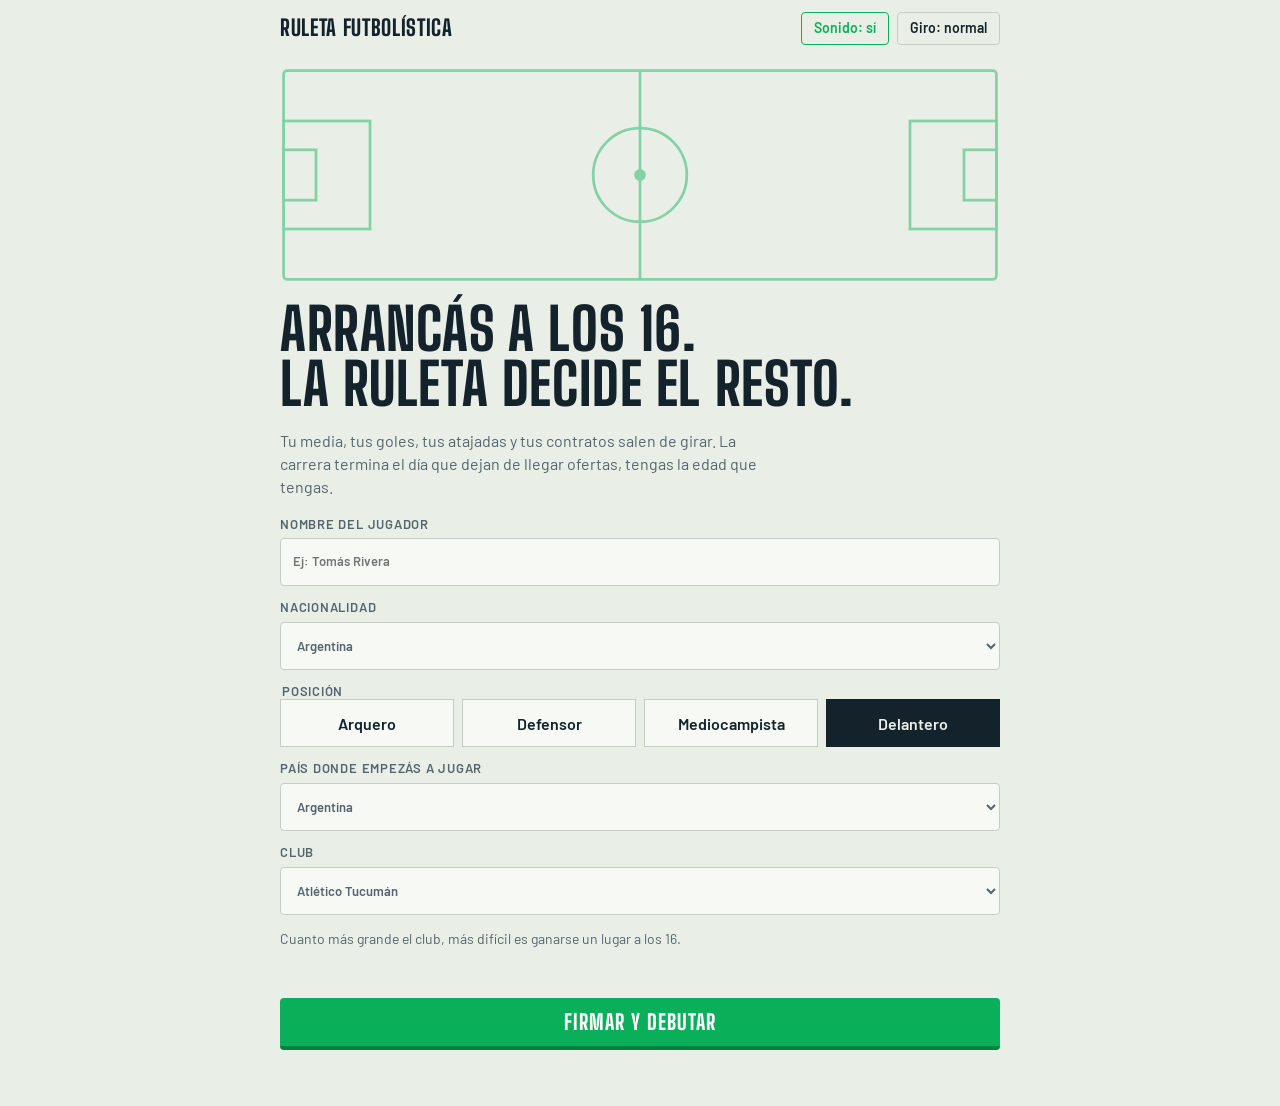
==== index.html @ 3c36e81d "Rename Carrera a la Ruleta.html to index.html" ====
<!doctype html>
<html lang="es">
<head>
<meta charset="utf-8">
<meta name="viewport" content="width=device-width, initial-scale=1, viewport-fit=cover">
<title>Carrera a la Ruleta</title>
<link rel="stylesheet" href="https://fonts.googleapis.com/css2?family=Barlow+Condensed:wght@600;700&family=Barlow:wght@400;600&family=Big+Shoulders+Display:wght@800&family=Playfair+Display:wght@700;900&family=Source+Serif+4:wght@400;600&display=swap">
<link rel="stylesheet" href="styles.css">
</head>
<body>
<div class="wrap">
  <header class="top">
    <h1 class="brand">Ruleta Futbolística</h1>
    <div class="tools">
      <button class="chip" id="t-sound" type="button" aria-pressed="true">Sonido: sí</button>
      <button class="chip" id="t-fast" type="button" aria-pressed="false">Giro: normal</button>
      <button class="chip" id="t-new" type="button" hidden>Nueva carrera</button>
    </div>
  </header>

  <div id="news" class="news-bg" role="dialog" aria-modal="true" aria-labelledby="news-h" hidden>
  <article class="paper">
    <header class="paper-head">
      <p class="paper-name" id="news-paper"></p>
      <p class="paper-date"><span id="news-date"></span><span class="paper-tag" id="news-tag" hidden>Edición extra</span></p>
    </header>
    <h2 class="paper-h" id="news-h"></h2>
    <p class="paper-d" id="news-d"></p>
    <p class="paper-b" id="news-b"></p>
    <p class="paper-fx" id="news-fx" hidden></p>
    <button class="btn" id="news-close" type="button">Cerrar</button>
  </article>
</div>

<div id="confirm" class="confirm" role="alertdialog" aria-labelledby="confirm-msg" hidden>
    <p id="confirm-msg"></p>
    <div class="row"><button class="btn small" id="confirm-yes" type="button">Sí, confirmar</button><button class="btn small ghost" id="confirm-no" type="button">Cancelar</button></div>
  </div>

  <section id="s-create">
    <svg class="pitch" viewBox="0 0 400 120" aria-hidden="true" fill="none" stroke="currentColor" stroke-width="1.5"><rect x="2" y="2" width="396" height="116" rx="2"/><line x1="200" y1="2" x2="200" y2="118"/><circle cx="200" cy="60" r="26"/><circle cx="200" cy="60" r="2.5" fill="currentColor"/><rect x="2" y="30" width="48" height="60"/><rect x="2" y="46" width="18" height="28"/><rect x="350" y="30" width="48" height="60"/><rect x="380" y="46" width="18" height="28"/></svg>
    <h2 class="hero">Arrancás a los 16.<br>La ruleta decide el resto.</h2>
    <p class="lede">Tu media, tus goles, tus atajadas y tus contratos salen de girar. La carrera termina el día que dejan de llegar ofertas, tengas la edad que tengas.</p>
    <form id="f-create" class="form" novalidate>
      <label for="in-name">Nombre del jugador<input id="in-name" type="text" maxlength="24" autocomplete="off" placeholder="Ej: Tomás Rivera"></label>
      <label for="in-nat">Nacionalidad<select id="in-nat"></select></label>
      <fieldset><legend>Posición</legend>
        <div class="seg">
          <label class="opt"><input type="radio" name="pos" value="POR"><span>Arquero</span></label>
          <label class="opt"><input type="radio" name="pos" value="DEF"><span>Defensor</span></label>
          <label class="opt"><input type="radio" name="pos" value="MED"><span>Mediocampista</span></label>
          <label class="opt"><input type="radio" name="pos" value="DEL" checked><span>Delantero</span></label>
        </div>
      </fieldset>
      <label for="in-country">País donde empezás a jugar<select id="in-country"></select></label>
      <label for="in-club">Club<select id="in-club"></select></label>
      <p class="note">Cuanto más grande el club, más difícil es ganarse un lugar a los 16.</p>
      <p class="err" id="err" role="alert"></p>
      <button class="btn" type="submit">Firmar y debutar</button>
    </form>
  </section>

  <section id="s-game" hidden>
    <div class="player">
      <div><h2 id="p-name"></h2><p class="sub" id="p-sub"></p></div>
      <dl class="pl-stats">
        <div><dt>Edad</dt><dd id="p-age"></dd></div>
        <div><dt>Media</dt><dd id="p-ovr" class="big"></dd></div>
      </dl>
    </div>
    <p class="club-line" id="p-club"></p>
    <p class="note" id="p-extra"></p>

    <div class="stage">
      <p class="eyebrow" id="st-eyebrow"></p>
      <h3 id="st-title"></h3>
      <p class="hint" id="st-hint"></p>
      <div class="wheel-wrap" id="wheel-wrap"><div class="pointer"></div><canvas id="wheel" role="img" aria-label="Ruleta"></canvas></div>
      <div id="offers" hidden></div>
      <div class="mini-wrap" id="mini-wrap" hidden>
        <canvas id="mini" role="img" aria-label="Minijuego del partido clave"></canvas>
        <div class="mini-ui" id="mini-ui" hidden><button class="btn small ghost" type="button" data-z="0">Izquierda</button><button class="btn small ghost" type="button" data-z="1">Centro</button><button class="btn small ghost" type="button" data-z="2">Derecha</button></div>
      </div>
      <p class="result" id="result" aria-live="polite"></p>
      <div class="ntbox" id="nt-box" hidden><p class="eyebrow" id="nt-title"></p><ol class="ntlog" id="nt-log"></ol></div>
      <div class="actions"><button class="btn" id="b-main" type="button"></button><button class="btn ghost" id="b-retry" type="button" hidden>Girar de nuevo</button><button class="btn ghost" id="b-retire" type="button">Retirarme</button></div>
      <p class="note" id="rs-note"></p>
    </div>

    <dl class="totals" id="totals"></dl>
    <div id="vit" class="vitwrap" hidden><h3 class="sec">Vitrina</h3><ul class="vit" id="vit-list"></ul></div>
    <h3 class="sec">Historial</h3>
    <div class="tablewrap"><table id="hist"></table></div>
  </section>

  <section id="s-end" hidden>
    <p class="eyebrow">Fin de carrera</p>
    <h2 class="hero" id="e-title"></h2>
    <p class="lede" id="e-reason"></p>
    <p class="verdict" id="e-verdict"></p>
    <dl class="totals" id="e-totals"></dl>
    <div id="e-vitwrap" class="vitwrap" hidden><h3 class="sec">Vitrina</h3><ul class="vit" id="e-vit"></ul></div>
    <div class="tablewrap"><table id="e-hist"></table></div>
    <div class="actions" style="justify-content:flex-start"><button class="btn" id="e-copy" type="button">Copiar resumen</button><button class="btn ghost" id="e-new" type="button">Nueva carrera</button></div>
    <textarea id="e-text" readonly rows="8" hidden aria-label="Resumen de la carrera"></textarea>
  </section>
</div>
<script src="game.js"></script>
</body>
</html>
---- styles.css ----
:root {
  color-scheme: light;

  --bg: #e9eee6;
  --surface: #f7f9f4;
  --ink: #14222c;
  --muted: #54656f;
  --line: #c5cec3;
  --accent: #0aaf5a;
  --accent-ink: #ffffff;
  --gold: #d99a14;
  --on-gold: #14222c;
  --paper: #f4ecd8;
  --paper-ink: #2a2118;
  --paper-rule: #8a7a5c;
  --paper-red: #b8341f;
  --news-scrim: rgba(20, 34, 44, 0.65);
  --red: #b8341f;
  --btn-edge: rgba(0, 0, 0, 0.28);
  --slice-1: #1d7a4a;
  --slice-1-text: #ffffff;
  --slice-2: #1f4e79;
  --slice-2-text: #ffffff;
  --slice-3: #b9391f;
  --slice-3-text: #ffffff;
  --slice-4: #e3a82a;
  --slice-4-text: #14222c;
  --pitch: #1d7a4a;
  --kit-me: #e3a82a;
  --kit-rival: #10202b;
  --kit-keeper: #d2573b;
}

@media (prefers-color-scheme: dark) {
  :root {
    color-scheme: dark;

    /* Interfaz */
    --bg: #0e1a22;
    --surface: #162630;
    --ink: #e9efe7;
    --muted: #93a5b0;
    --line: #2a3d49;
    --accent: #06a352;
    --accent-ink: #0e1a22;
    --gold: #f0cf3a;
    --on-gold: #14222c;

    /* Diario de noticias (pop-up) */
    --paper: #d9cfb6;
    --paper-ink: #1d1710;
    --paper-rule: #6e6249;
    --paper-red: #9c2a17;
    --news-scrim: rgba(0, 0, 0, 0.75);
    --red: #ef6a55;
    --btn-edge: rgba(0, 0, 0, 0.28);

    /* Ruleta */
    --slice-1: #1f8a5a;
    --slice-1-text: #ffffff;
    --slice-2: #3b74a8;
    --slice-2-text: #ffffff;
    --slice-3: #c9452a;
    --slice-3-text: #ffffff;
    --slice-4: #f0cf3a;
    --slice-4-text: #0e1a22;

    /* Minijuego */
    --pitch: #1f8a5a;
    --kit-me: #f0cf3a;
    --kit-rival: #10202b;
    --kit-keeper: #d2573b;
  }
}

/* =====================================================================
   3. TIPOGRAFÍAS
   Cada variable es una familia de letra con sus alternativas por si la
   primera no carga.
   ===================================================================== */
:root {
  /* Títulos grandes y botones (letra condensada, siempre en mayúsculas). */
  --f-display: 'Big Shoulders Display', 'Barlow Condensed', Impact, sans-serif;

  /* Texto corrido: descripciones, etiquetas, ayudas. */
  --f-body: 'Barlow', system-ui, -apple-system, 'Segoe UI', sans-serif;

  /* Números y datos: media, edad, tablas, marcadores. */
  --f-num: 'Barlow Condensed', 'Arial Narrow', sans-serif;
}

/* =====================================================================
   4. BASE
   Reglas que afectan a toda la página.
   ===================================================================== */

/* Evita que los elementos con atributo hidden aparezcan igual. */
[hidden] {
  display: none !important;
}

/* El ancho de un elemento incluye su borde y su relleno. */
* {
  box-sizing: border-box;
}

img {
  max-width: 100%;
}

/* Página entera: fondo, color de texto, letra y márgenes laterales. */
body {
  margin: 0;
  background: var(--bg);
  color: var(--ink);
  font: 400 16px/1.45 var(--f-body);
  padding-block: 12px 56px;
  padding-left: max(16px, env(safe-area-inset-left, 0px));
  padding-right: max(16px, env(safe-area-inset-right, 0px));
}

/* Columna central: todo el juego vive acá. Ancho máximo y separación vertical. */
.wrap {
  max-width: 720px;
  margin: 0 auto;
  display: flex;
  flex-direction: column;
  gap: 22px;
}

/* Cada pantalla (crear jugador / jugar / fin) es una <section>. */
.wrap > section {
  display: flex;
  flex-direction: column;
  gap: 18px;
  min-width: 0;
}

/* Quita los márgenes que el navegador pone por defecto. */
h1,
h2,
h3,
h4,
p,
dl,
dd {
  margin: 0;
}

button,
input,
select,
textarea {
  font: inherit;
  color: inherit;
}

/* Contorno dorado al navegar con teclado. */
:focus-visible {
  outline: 3px solid var(--gold);
  outline-offset: 2px;
}

/* =====================================================================
   5. CABECERA
   Franja de arriba: nombre del juego a la izquierda y los botones chicos
   (Sonido, Giro, Nueva carrera) a la derecha.
   ===================================================================== */

/* Contenedor de la cabecera. */
.top {
  display: flex;
  justify-content: space-between;
  align-items: center;
  gap: 10px;
  flex-wrap: wrap;
}

/* Nombre del juego ("Carrera a la Ruleta"). */
.brand {
  font: 800 22px/1 var(--f-display);
  text-transform: uppercase;
  letter-spacing: 0.03em;
}

/* Grupo de botones chicos. */
.tools {
  display: flex;
  gap: 8px;
  flex-wrap: wrap;
}

/* Botón chico de la cabecera (Sonido, Giro, Nueva carrera). */
.chip {
  padding: 7px 12px;
  border: 1.5px solid var(--line);
  background: transparent;
  cursor: pointer;
  font: 600 14px/1.2 var(--f-body);
  border-radius: 4px;
}

/* Botón chico cuando está activado (Sonido: sí). */
.chip[aria-pressed='true'] {
  border-color: var(--accent);
  color: var(--accent);
}

/* Aviso de confirmación ("¿Retirarte ahora?"). Aparece debajo de la cabecera. */
.confirm {
  border: 2px solid var(--red);
  background: var(--surface);
  padding: 12px 14px;
  display: grid;
  gap: 10px;
}

/* Fila con los dos botones del aviso (Sí / Cancelar). */
.row {
  display: flex;
  gap: 10px;
  flex-wrap: wrap;
}

/* =====================================================================
   6. TÍTULOS
   Todos los títulos del juego en un solo lugar, del más grande al más chico.
   ===================================================================== */

/* Título grande de la pantalla de inicio ("Arrancás a los 16..."). */
.hero {
  font: 800 clamp(34px, 9.5vw, 58px) / 0.95 var(--f-display);
  text-transform: uppercase;
  letter-spacing: 0.01em;
  text-wrap: balance;
}

/* Título del paso actual, dentro de la tarjeta de la ruleta
   ("Ruleta de minutos", "Partido con la selección"). */
.stage h3 {
  font: 800 clamp(26px, 7.5vw, 34px) / 1 var(--f-display);
  text-transform: uppercase;
  text-wrap: balance;
}

/* Nombre del jugador en la barra de arriba. */
.player h2 {
  font: 800 clamp(28px, 8vw, 40px) / 1 var(--f-display);
  text-transform: uppercase;
  overflow-wrap: anywhere;
}

/* Veredicto de la pantalla final ("Leyenda del fútbol"). */
.verdict {
  font: 800 clamp(24px, 7vw, 32px) / 1.05 var(--f-display);
  text-transform: uppercase;
  color: var(--accent);
  text-wrap: balance;
}

/* Nombre del club en cada tarjeta de oferta o elección. */
.offer h4 {
  font: 800 24px/1.05 var(--f-display);
  text-transform: uppercase;
}

/* Títulos de sección chicos ("Vitrina", "Historial"). */
.sec {
  font: 800 22px/1 var(--f-display);
  text-transform: uppercase;
  letter-spacing: 0.03em;
}

/* =====================================================================
   7. DESCRIPCIONES Y TEXTOS
   Textos secundarios, ayudas, etiquetas y avisos.
   ===================================================================== */

/* Etiqueta chica de arriba ("Temporada 3 · 2028/29", "Fin de carrera"). */
.eyebrow {
  font: 700 13px/1 var(--f-num);
  letter-spacing: 0.14em;
  text-transform: uppercase;
  color: var(--muted);
}

/* Descripción debajo del título de inicio. */
.lede {
  color: var(--muted);
  max-width: 56ch;
}

/* Descripción debajo del título de la ruleta ("Tu media de 70 frente a..."). */
.hint {
  color: var(--muted);
  max-width: 44ch;
}

/* Nota chica ("Segunda oportunidad: 1 disponible", ayuda del formulario). */
.note {
  font-size: 14px;
  color: var(--muted);
}

/* Mensaje de error del formulario ("Ponele un nombre a tu jugador"). */
.err {
  color: var(--red);
  min-height: 1.3em;
  font-weight: 600;
}

/* Etiquetas del formulario ("Nombre del jugador", "Posición"). */
label,
legend {
  font: 600 13px/1.2 var(--f-body);
  letter-spacing: 0.06em;
  text-transform: uppercase;
  color: var(--muted);
}

/* Subtítulo del jugador ("Argentina · Delantero · Potencial: Crack"). */
.player .sub {
  color: var(--muted);
  font-size: 15px;
}

/* Línea del club ("River Plate · Argentina · contrato 2 años..."). */
.club-line {
  font: 600 16px/1.35 var(--f-body);
}

/* La parte secundaria de esa línea (país, contrato). */
.club-line span {
  color: var(--muted);
  font-weight: 400;
}

/* Línea de confianza del DT, resistencia y habilidades (tiene saltos de línea). */
#p-extra {
  white-space: pre-line;
}

/* Descripción dentro de las tarjetas de oferta/elección. */
.offer p {
  color: var(--muted);
  font-size: 15px;
}

/* Nombre de cada dato ("Edad", "Media", "Contrato", "Sueldo"). */
dt {
  font: 600 12px/1.2 var(--f-body);
  letter-spacing: 0.08em;
  text-transform: uppercase;
  color: var(--muted);
}

/* Valor de cada dato (el número). */
dd {
  font: 700 26px/1.1 var(--f-num);
  font-variant-numeric: tabular-nums;
}

/* =====================================================================
   8. BOTONES
   El botón grande verde, y sus variantes.
   ===================================================================== */

/* Botón principal (Girar la ruleta, Siguiente, Firmar y debutar). */
.btn {
  min-height: 52px;
  padding: 12px 26px;
  border: 0;
  border-bottom: 4px solid var(--btn-edge);
  border-radius: 4px;
  background: var(--accent);
  color: var(--accent-ink);
  cursor: pointer;
  font: 800 21px/1 var(--f-display);
  letter-spacing: 0.05em;
  text-transform: uppercase;
}

/* Efecto de "hundido" al apretarlo. */
.btn:active {
  transform: translateY(2px);
  border-bottom-width: 2px;
}

/* Botón desactivado (mientras gira la ruleta). */
.btn:disabled {
  opacity: 0.5;
  cursor: default;
}

/* Variante sin relleno (Girar de nuevo, Retirarme, Cancelar). */
.btn.ghost {
  background: transparent;
  color: var(--ink);
  border: 1.5px solid var(--line);
  border-bottom-width: 1.5px;
}

/* Variante más chica (Firmar, Entrenar, Elegir, Izquierda/Centro/Derecha). */
.btn.small {
  min-height: 44px;
  padding: 9px 18px;
  font-size: 18px;
}

/* Fila de botones debajo de la ruleta. */
.actions {
  display: flex;
  gap: 10px;
  flex-wrap: wrap;
  justify-content: center;
  width: 100%;
}

/* =====================================================================
   9. FORMULARIO
   Pantalla de crear jugador.
   ===================================================================== */

/* Dibujo de la cancha de la pantalla de inicio. */
.pitch {
  width: 100%;
  height: auto;
  color: var(--accent);
  opacity: 0.45;
  display: block;
}

/* Contenedor del formulario. */
.form {
  display: grid;
  gap: 14px;
}

/* Cada campo: etiqueta arriba y campo abajo. */
.form label {
  display: grid;
  gap: 6px;
}

/* Campo de texto y listas desplegables (nombre, nacionalidad, país, club). */
input[type='text'],
select {
  padding: 12px;
  min-height: 48px;
  width: 100%;
  border: 1.5px solid var(--line);
  background: var(--surface);
  border-radius: 4px;
}

/* Grupo de la posición (se quita el borde que trae el navegador). */
fieldset {
  border: 0;
  padding: 0;
  margin: 0;
  display: grid;
  gap: 8px;
  min-width: 0;
}

/* Cuadrícula con las 4 posiciones. */
.seg {
  display: grid;
  grid-template-columns: repeat(auto-fit, minmax(130px, 1fr));
  gap: 8px;
}

/* Cada opción de posición (el círculo real está oculto, se ve el recuadro). */
.form .opt {
  position: relative;
  display: block;
}

.opt input {
  position: absolute;
  opacity: 0;
  inset: 0;
  width: 100%;
  height: 100%;
  margin: 0;
  cursor: pointer;
}

/* Recuadro visible de la opción (sin elegir). */
.opt span {
  display: flex;
  align-items: center;
  justify-content: center;
  min-height: 48px;
  padding: 10px;
  border: 1.5px solid var(--line);
  background: var(--surface);
  font: 600 16px/1.1 var(--f-body);
  letter-spacing: 0;
  text-transform: none;
  color: var(--ink);
}

/* Recuadro de la opción elegida. */
.opt input:checked + span {
  background: var(--ink);
  color: var(--bg);
  border-color: var(--ink);
}

/* Contorno al navegar con teclado. */
.opt input:focus-visible + span {
  outline: 3px solid var(--gold);
  outline-offset: 2px;
}

/* =====================================================================
   10. JUGADOR EN CARRERA
   Barra de arriba con nombre, edad y media.
   ===================================================================== */

/* Barra completa: nombre a la izquierda, números a la derecha. */
.player {
  display: grid;
  grid-template-columns: minmax(0, 1fr) auto;
  gap: 6px 16px;
  align-items: end;
  padding-bottom: 12px;
  border-bottom: 2px solid var(--ink);
}

/* Grupo de números (Edad y Media). */
.pl-stats {
  display: flex;
  gap: 18px;
}

/* Número grande de la media. */
.pl-stats .big {
  font-size: 54px;
  line-height: 0.9;
  color: var(--accent);
}

/* =====================================================================
   11. RULETA
   La tarjeta central: título, ruleta, resultado y botones.
   ===================================================================== */

/* Tarjeta que contiene todo el paso actual. */
.stage {
  background: var(--surface);
  border: 1.5px solid var(--line);
  padding: 20px 16px;
  display: flex;
  flex-direction: column;
  align-items: center;
  gap: 12px;
  text-align: center;
  min-width: 0;
}

/* Caja cuadrada donde se dibuja la ruleta (define su tamaño máximo). */
.wheel-wrap {
  position: relative;
  width: min(100%, 360px);
  aspect-ratio: 1;
  margin: 8px 0 4px;
}

/* El dibujo de la ruleta (los colores de las porciones están en la sección 1). */
#wheel {
  width: 100%;
  height: 100%;
  display: block;
}

/* Flecha dorada de arriba que marca el resultado. */
.pointer {
  position: absolute;
  top: -8px;
  left: 50%;
  transform: translateX(-50%);
  z-index: 2;
  width: 0;
  height: 0;
  border-left: 13px solid transparent;
  border-right: 13px solid transparent;
  border-top: 28px solid var(--gold);
  filter: drop-shadow(0 2px 0 var(--ink));
}

/* Resultado grande debajo de la ruleta ("Titular: 32 partidos"). */
.result {
  font: 800 clamp(26px, 8vw, 34px) / 1.05 var(--f-display);
  text-transform: uppercase;
  min-height: 1.1em;
  color: var(--accent);
  text-wrap: balance;
}

/* Resultado cuando el texto es largo (partidos, eventos): letra más chica. */
.result.long {
  font: 600 18px/1.35 var(--f-body);
  text-transform: none;
  letter-spacing: 0;
  max-width: 40ch;
}

/* =====================================================================
   12. ELECCIONES Y OFERTAS
   Tarjetas donde elegís algo: ofertas de contrato, eventos, entrenamiento.
   ===================================================================== */

/* Lista de tarjetas. */
#offers {
  display: grid;
  gap: 10px;
  width: 100%;
}

/* Cada tarjeta. */
.offer {
  display: grid;
  gap: 10px;
  text-align: left;
  border: 1.5px solid var(--line);
  background: var(--bg);
  padding: 14px;
}

/* Datos de la oferta (Contrato, Sueldo, Rol esperado). */
.offer dl {
  display: flex;
  gap: 18px;
  flex-wrap: wrap;
}

.offer dd {
  font-size: 22px;
}

/* Etiqueta dorada ("Renovación") y número de nivel en entrenamiento. */
.tag {
  margin-left: 8px;
  padding: 2px 6px;
  background: var(--gold);
  color: var(--on-gold);
  font: 700 11px/1.4 var(--f-num);
  letter-spacing: 0.1em;
  text-transform: uppercase;
  vertical-align: middle;
}

/* =====================================================================
   13. REGISTRO DE PARTIDOS
   Lista de partidos jugados en copas y selección, debajo de la ruleta.
   ===================================================================== */

/* Contenedor (título + lista). */
.ntbox {
  width: 100%;
  display: grid;
  gap: 8px;
  text-align: left;
}

/* Lista de partidos. */
.ntlog {
  list-style: none;
  margin: 0;
  padding: 0;
  display: grid;
  border-top: 2px solid var(--ink);
}

/* Cada partido: etapa, rival y marcador. */
.ntlog li {
  display: grid;
  grid-template-columns: minmax(0, 1.2fr) minmax(0, 1fr) auto;
  gap: 2px 10px;
  align-items: baseline;
  padding: 8px 0 8px 10px;
  border-bottom: 1px solid var(--line);
  border-left: 5px solid var(--line);
  font: 600 16px/1.25 var(--f-num);
}

/* Franja de color a la izquierda según el resultado:
   V = victoria (verde), D = derrota (rojo), E = empate (dorado). */
.ntlog li.V {
  border-left-color: var(--accent);
}

.ntlog li.D {
  border-left-color: var(--red);
}

.ntlog li.E {
  border-left-color: var(--gold);
}

/* Etapa del partido ("Cuartos de final"). */
.ntlog span {
  color: var(--muted);
  font: 400 13px/1.25 var(--f-body);
}

/* Marcador ("2-1"). */
.ntlog em {
  font-style: normal;
  font-variant-numeric: tabular-nums;
  text-align: right;
}

/* Tu aporte en el partido ("1 gol", "valla invicta"). */
.ntlog small {
  grid-column: 1 / -1;
  color: var(--muted);
  font: 400 13px/1.25 var(--f-body);
}

/* En pantallas angostas la etapa pasa a su propia línea. */
@media (max-width: 420px) {
  .ntlog li {
    grid-template-columns: 1fr auto;
  }

  .ntlog span {
    grid-column: 1 / -1;
  }
}

/* =====================================================================
   14. MINIJUEGO
   Tiro libre, penal y partido clave. Los colores de la cancha y los
   muñequitos están en las secciones 1 y 2 (--pitch y --kit-*).
   ===================================================================== */

/* Contenedor del minijuego. */
.mini-wrap {
  display: grid;
  gap: 10px;
  width: min(100%, 380px);
  justify-items: center;
}

/* Cancha (se dibuja por código; acá solo el marco y el tamaño). */
#mini {
  width: 100%;
  aspect-ratio: 1 / 1.15;
  display: block;
  border: 1.5px solid var(--line);
  touch-action: none;
  cursor: crosshair;
}

/* Botones del arquero (Izquierda / Centro / Derecha). */
.mini-ui {
  display: flex;
  gap: 8px;
  justify-content: center;
  flex-wrap: wrap;
  width: 100%;
}

/* =====================================================================
   15. VITRINA
   Lista de títulos ganados.
   ===================================================================== */

.vitwrap {
  display: grid;
  gap: 10px;
  min-width: 0;
}

.vit {
  list-style: none;
  padding: 0;
  margin: 0;
  display: grid;
  gap: 0;
}

/* Cada título: nombre, cantidad y años. */
.vit li {
  display: flex;
  flex-wrap: wrap;
  gap: 2px 10px;
  align-items: baseline;
  border-top: 1px solid var(--line);
  padding: 9px 0;
  font: 700 20px/1.2 var(--f-num);
}

/* Cantidad de veces ("×3"). */
.vit .x {
  color: var(--accent);
}

/* Años en que se ganó. */
.vit span {
  color: var(--muted);
  font: 400 14px/1.3 var(--f-body);
}

/* =====================================================================
   16. TOTALES E HISTORIAL
   ===================================================================== */

/* Cuadrícula de totales (Partidos, Goles, Títulos, Ganancias). */
.totals {
  display: grid;
  grid-template-columns: repeat(auto-fit, minmax(104px, 1fr));
  gap: 12px 14px;
}

/* Contenedor de la tabla (permite deslizarla de costado en el celular). */
.tablewrap {
  overflow-x: auto;
  border-top: 2px solid var(--ink);
}

table {
  border-collapse: collapse;
  width: 100%;
  min-width: 560px;
  font: 600 16px/1.3 var(--f-num);
  font-variant-numeric: tabular-nums;
}

/* Encabezado de columnas. */
th {
  font: 600 12px/1.2 var(--f-body);
  letter-spacing: 0.08em;
  text-transform: uppercase;
  color: var(--muted);
  text-align: left;
  padding: 10px 10px 8px 0;
}

/* Celdas. */
td {
  padding: 9px 10px 9px 0;
  border-top: 1px solid var(--line);
}

/* Columnas numéricas alineadas a la derecha. */
td.n,
th.n {
  text-align: right;
}

/* Media que sube / baja en el historial. */
.up {
  color: var(--accent);
}

.down {
  color: var(--red);
}

/* =====================================================================
   17. FIN DE CARRERA
   ===================================================================== */

/* Cuadro de texto con el resumen para copiar. */
#e-text {
  width: 100%;
  padding: 10px;
  border: 1.5px solid var(--line);
  background: var(--surface);
  font: 14px/1.4 var(--f-body);
  border-radius: 4px;
}

/* =====================================================================
   18. NOTICIAS (pop-up con forma de diario)
   Colores: --paper (hoja), --paper-ink (letra), --paper-rule (líneas), --paper-red (etiqueta extra),
   --news-scrim (velo oscuro de fondo). Están en las secciones 1 y 2.
   ===================================================================== */

/* Velo que cubre toda la pantalla y centra la hoja. */
.news-bg {
  position: fixed;
  inset: 0;
  z-index: 50;
  background: var(--news-scrim);
  display: grid;
  place-items: center;
  padding: 16px;
  overflow-y: auto;
}

/* La hoja del diario. Entra con un pequeño giro, como si la tiraran sobre la mesa. */
.paper {
  width: min(520px, 100%);
  background: var(--paper);
  color: var(--paper-ink);
  border: 1px solid var(--paper-rule);
  box-shadow: 0 10px 30px rgba(0, 0, 0, 0.45);
  padding: 18px 20px 20px;
  display: grid;
  gap: 12px;
  font-family: 'Source Serif 4', Georgia, 'Times New Roman', serif;
  animation: paper-in 0.35s ease-out;
}

@keyframes paper-in {
  from {
    opacity: 0;
    transform: rotate(-3deg) scale(0.92) translateY(14px);
  }
  to {
    opacity: 1;
    transform: none;
  }
}

/* Cabecera: nombre del diario y fecha, con doble línea abajo. */
.paper-head {
  text-align: center;
  border-bottom: 3px double var(--paper-rule);
  padding-bottom: 8px;
}

/* Nombre del diario. */
.paper-name {
  font:
    900 clamp(24px, 7vw, 32px) / 1 'Playfair Display',
    Georgia,
    serif;
  letter-spacing: 0.02em;
}

/* Línea con la edición y la etiqueta "Edición extra". */
.paper-date {
  margin-top: 6px;
  font:
    600 12px/1.2 'Source Serif 4',
    Georgia,
    serif;
  letter-spacing: 0.12em;
  text-transform: uppercase;
  display: flex;
  justify-content: center;
  gap: 10px;
  flex-wrap: wrap;
}

/* Etiqueta roja de noticia extra (clásico, selección). */
.paper-tag {
  color: var(--paper-red);
  font-weight: 600;
}

/* Titular grande. */
.paper-h {
  font:
    900 clamp(24px, 6.5vw, 32px) / 1.08 'Playfair Display',
    Georgia,
    serif;
}

/* Bajada: la frase corta debajo del titular. */
.paper-d {
  font-style: italic;
  font-size: 16px;
  border-bottom: 1px solid var(--paper-rule);
  padding-bottom: 10px;
}

/* Cuerpo de la nota. */
.paper-b {
  font-size: 16px;
  line-height: 1.5;
  text-align: justify;
  hyphens: auto;
}

/* Efecto en el juego (ojeadores, confianza del DT). */
.paper-fx {
  font: 600 14px/1.3 var(--f-body);
  color: var(--paper-ink);
  background: color-mix(in srgb, var(--paper-rule) 22%, transparent);
  border-left: 4px solid var(--accent);
  padding: 8px 10px;
}

.paper .btn {
  justify-self: end;
}
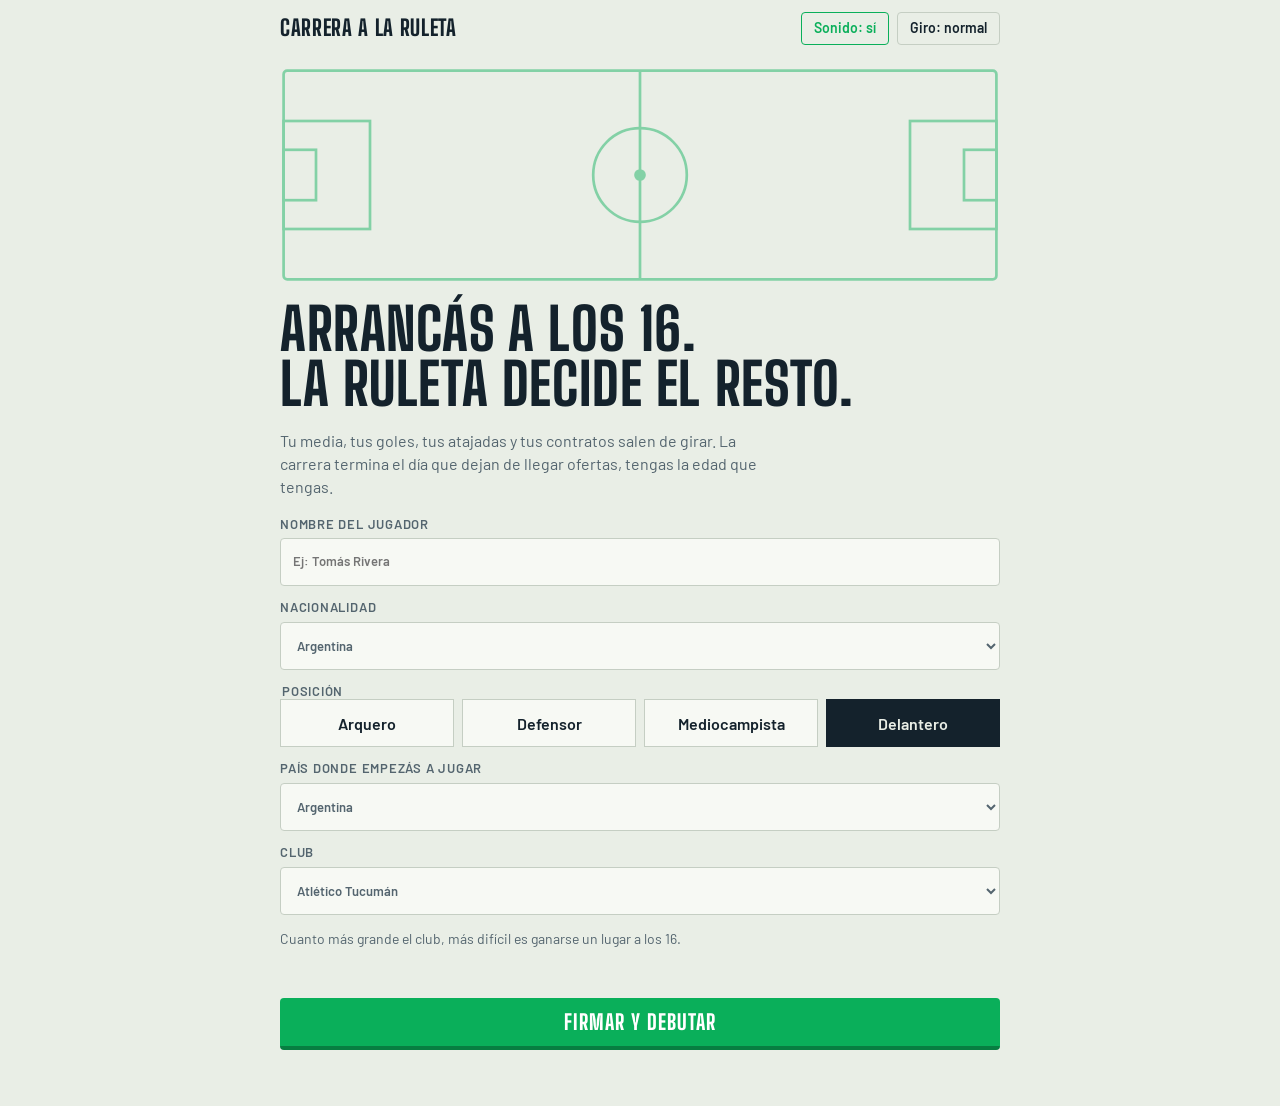
==== commit 6897fe0a: "Add files via upload" ====
--- a/index.html
+++ b/index.html
@@ -10,7 +10,7 @@
 <body>
 <div class="wrap">
   <header class="top">
-    <h1 class="brand">Ruleta Futbolística</h1>
+    <h1 class="brand">Carrera a la Ruleta</h1>
     <div class="tools">
       <button class="chip" id="t-sound" type="button" aria-pressed="true">Sonido: sí</button>
       <button class="chip" id="t-fast" type="button" aria-pressed="false">Giro: normal</button>
@@ -81,9 +81,9 @@
         <canvas id="mini" role="img" aria-label="Minijuego del partido clave"></canvas>
         <div class="mini-ui" id="mini-ui" hidden><button class="btn small ghost" type="button" data-z="0">Izquierda</button><button class="btn small ghost" type="button" data-z="1">Centro</button><button class="btn small ghost" type="button" data-z="2">Derecha</button></div>
       </div>
+      <div class="actions"><button class="btn" id="b-main" type="button"></button><button class="btn ghost" id="b-retry" type="button" hidden>Girar de nuevo</button><button class="btn ghost" id="b-retire" type="button">Retirarme</button></div>
       <p class="result" id="result" aria-live="polite"></p>
       <div class="ntbox" id="nt-box" hidden><p class="eyebrow" id="nt-title"></p><ol class="ntlog" id="nt-log"></ol></div>
-      <div class="actions"><button class="btn" id="b-main" type="button"></button><button class="btn ghost" id="b-retry" type="button" hidden>Girar de nuevo</button><button class="btn ghost" id="b-retire" type="button">Retirarme</button></div>
       <p class="note" id="rs-note"></p>
     </div>
 
@@ -107,4 +107,4 @@
 </div>
 <script src="game.js"></script>
 </body>
-</html>
+</html>
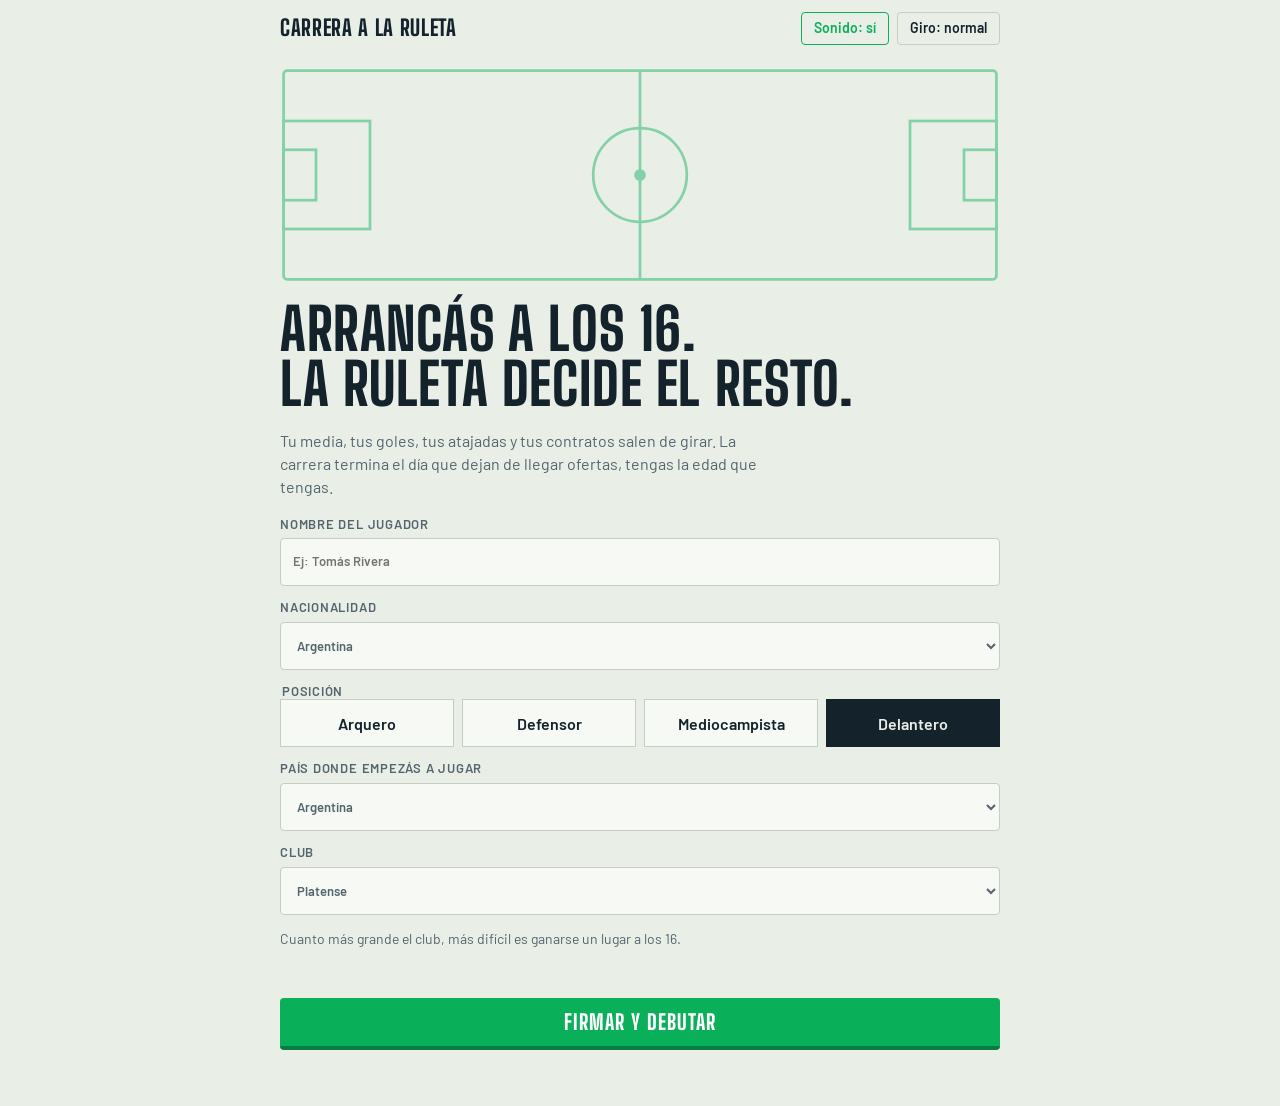
==== commit cecab6d2: "Add files via upload" ====
--- a/index.html
+++ b/index.html
@@ -5,7 +5,7 @@
 <meta name="viewport" content="width=device-width, initial-scale=1, viewport-fit=cover">
 <title>Carrera a la Ruleta</title>
 <link rel="stylesheet" href="https://fonts.googleapis.com/css2?family=Barlow+Condensed:wght@600;700&family=Barlow:wght@400;600&family=Big+Shoulders+Display:wght@800&family=Playfair+Display:wght@700;900&family=Source+Serif+4:wght@400;600&display=swap">
-<link rel="stylesheet" href="styles.css">
+<link rel="stylesheet" href="styles.css?v=4">
 </head>
 <body>
 <div class="wrap">
@@ -89,6 +89,7 @@
 
     <dl class="totals" id="totals"></dl>
     <div id="vit" class="vitwrap" hidden><h3 class="sec">Vitrina</h3><ul class="vit" id="vit-list"></ul></div>
+    <div id="aw-wrap" class="vitwrap" hidden><h3 class="sec">Premios individuales</h3><ul class="vit" id="aw-list"></ul></div>
     <h3 class="sec">Historial</h3>
     <div class="tablewrap"><table id="hist"></table></div>
   </section>
@@ -100,11 +101,12 @@
     <p class="verdict" id="e-verdict"></p>
     <dl class="totals" id="e-totals"></dl>
     <div id="e-vitwrap" class="vitwrap" hidden><h3 class="sec">Vitrina</h3><ul class="vit" id="e-vit"></ul></div>
+    <div id="e-awwrap" class="vitwrap" hidden><h3 class="sec">Premios individuales</h3><ul class="vit" id="e-aw"></ul></div>
     <div class="tablewrap"><table id="e-hist"></table></div>
     <div class="actions" style="justify-content:flex-start"><button class="btn" id="e-copy" type="button">Copiar resumen</button><button class="btn ghost" id="e-new" type="button">Nueva carrera</button></div>
     <textarea id="e-text" readonly rows="8" hidden aria-label="Resumen de la carrera"></textarea>
   </section>
 </div>
-<script src="game.js"></script>
+<script src="game.js?v=4"></script>
 </body>
 </html>
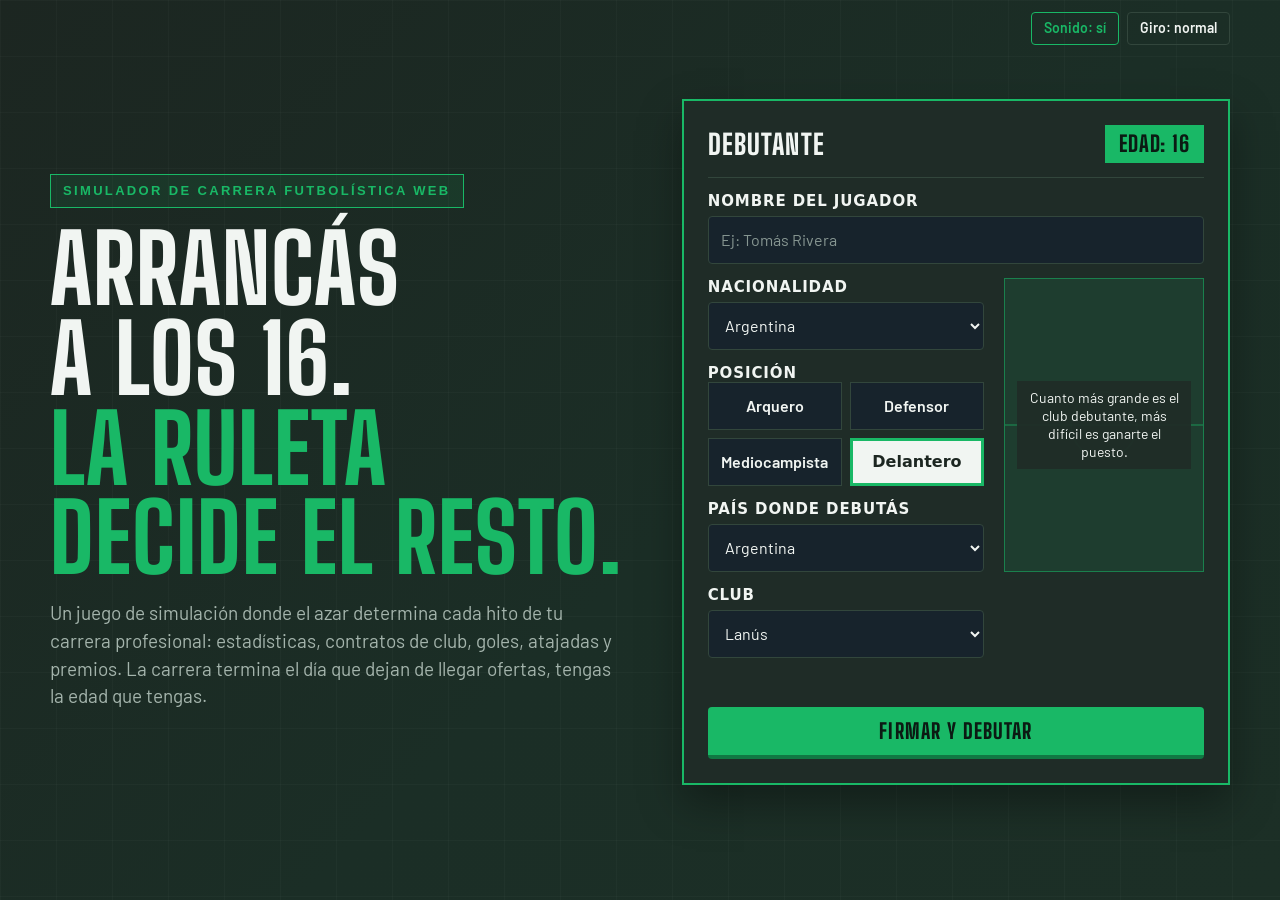
==== commit c9fb9ebf: "Add files via upload" ====
--- a/index.html
+++ b/index.html
@@ -5,7 +5,7 @@
 <meta name="viewport" content="width=device-width, initial-scale=1, viewport-fit=cover">
 <title>Carrera a la Ruleta</title>
 <link rel="stylesheet" href="https://fonts.googleapis.com/css2?family=Barlow+Condensed:wght@600;700&family=Barlow:wght@400;600&family=Big+Shoulders+Display:wght@800&family=Playfair+Display:wght@700;900&family=Source+Serif+4:wght@400;600&display=swap">
-<link rel="stylesheet" href="styles.css?v=4">
+<link rel="stylesheet" href="styles.css?v=6">
 </head>
 <body>
 <div class="wrap">
@@ -38,10 +38,13 @@
   </div>
 
   <section id="s-create">
-    <svg class="pitch" viewBox="0 0 400 120" aria-hidden="true" fill="none" stroke="currentColor" stroke-width="1.5"><rect x="2" y="2" width="396" height="116" rx="2"/><line x1="200" y1="2" x2="200" y2="118"/><circle cx="200" cy="60" r="26"/><circle cx="200" cy="60" r="2.5" fill="currentColor"/><rect x="2" y="30" width="48" height="60"/><rect x="2" y="46" width="18" height="28"/><rect x="350" y="30" width="48" height="60"/><rect x="380" y="46" width="18" height="28"/></svg>
-    <h2 class="hero">Arrancás a los 16.<br>La ruleta decide el resto.</h2>
-    <p class="lede">Tu media, tus goles, tus atajadas y tus contratos salen de girar. La carrera termina el día que dejan de llegar ofertas, tengas la edad que tengas.</p>
+    <div class="intro">
+      <p class="tag-top">Simulador de carrera futbolística web</p>
+      <h2 class="hero"><span class="hl">Arrancás a los 16.</span><br><span class="hl accent">La ruleta decide el resto.</span></h2>
+      <p class="lede">Un juego de simulación donde el azar determina cada hito de tu carrera profesional: estadísticas, contratos de club, goles, atajadas y premios. La carrera termina el día que dejan de llegar ofertas, tengas la edad que tengas.</p>
+    </div>
     <form id="f-create" class="form" novalidate>
+      <div class="f-head"><strong>Debutante</strong><span class="f-age">Edad: 16</span></div>
       <label for="in-name">Nombre del jugador<input id="in-name" type="text" maxlength="24" autocomplete="off" placeholder="Ej: Tomás Rivera"></label>
       <label for="in-nat">Nacionalidad<select id="in-nat"></select></label>
       <fieldset><legend>Posición</legend>
@@ -52,9 +55,9 @@
           <label class="opt"><input type="radio" name="pos" value="DEL" checked><span>Delantero</span></label>
         </div>
       </fieldset>
-      <label for="in-country">País donde empezás a jugar<select id="in-country"></select></label>
+      <label for="in-country">País donde debutás<select id="in-country"></select></label>
       <label for="in-club">Club<select id="in-club"></select></label>
-      <p class="note">Cuanto más grande el club, más difícil es ganarse un lugar a los 16.</p>
+      <div class="tip"><span>Cuanto más grande es el club debutante, más difícil es ganarte el puesto.</span></div>
       <p class="err" id="err" role="alert"></p>
       <button class="btn" type="submit">Firmar y debutar</button>
     </form>
@@ -107,6 +110,6 @@
     <textarea id="e-text" readonly rows="8" hidden aria-label="Resumen de la carrera"></textarea>
   </section>
 </div>
-<script src="game.js?v=4"></script>
+<script src="game.js?v=6"></script>
 </body>
 </html>
--- a/styles.css
+++ b/styles.css
@@ -1,80 +1,137 @@
+/* =====================================================================
+   CARRERA A LA RULETA · HOJA DE ESTILOS
+   =====================================================================
+
+   ÍNDICE (buscá el número para saltar a cada sección)
+
+    1. COLORES ..................... todos los colores del juego, explicados
+    2. TIPOGRAFÍAS ................. qué letra usa cada tipo de texto
+    3. BASE ........................ fondo, ancho de la página, foco
+    4. CABECERA .................... nombre del juego y botones de arriba
+    5. TÍTULOS ..................... todos los títulos, juntos
+    6. DESCRIPCIONES Y TEXTOS ...... subtítulos, ayudas, etiquetas, avisos
+    7. BOTONES ..................... Girar, Siguiente, Entrenar, etc.
+    8. FORMULARIO .................. pantalla de inicio: título y ficha del jugador
+    9. JUGADOR EN CARRERA .......... barra con nombre, edad y media
+   10. RULETA ...................... tarjeta de la ruleta y su resultado
+   11. ELECCIONES Y OFERTAS ........ tarjetas de contratos, eventos, entrenamiento
+   12. REGISTRO DE PARTIDOS ........ lista de partidos de copas y selección
+   13. MINIJUEGO .................. tiro libre y penal
+   14. VITRINA ..................... títulos ganados
+   15. TOTALES E HISTORIAL ......... números de la carrera y tabla
+   16. FIN DE CARRERA .............. pantalla final
+   17. NOTICIAS .................... pop-up con forma de diario
+
+   SI CAMBIÁS UN COLOR Y NO PASA NADA:
+   todos los colores viven en la sección 1 (hay un solo tema, no hay modo
+   claro ni oscuro). Si no ves el cambio, refrescá la página sin caché.
+   ===================================================================== */
+
+/* =====================================================================
+   1. COLORES
+   El juego tiene un solo tema: verde noche. Cada variable es un color con
+   nombre. Las reglas de más abajo las usan con var(--nombre), así que
+   cambiando el valor acá cambia en todos lados.
+   ===================================================================== */
 :root {
-  color-scheme: light;
-
-  --bg: #e9eee6;
-  --surface: #f7f9f4;
-  --ink: #14222c;
-  --muted: #54656f;
-  --line: #c5cec3;
-  --accent: #0aaf5a;
-  --accent-ink: #ffffff;
-  --gold: #d99a14;
+  color-scheme: dark;
+
+  /* --- Colores generales de la interfaz --- */
+
+  /* Fondo de toda la página: un degradado de verde muy oscuro. --bg es el
+     color base (también el color del texto dentro de la opción elegida en
+     el formulario y de las tarjetas de oferta). --bg-2 y --bg-3 son los
+     otros dos tonos del degradado. */
+  --bg: #1c2621;
+  --bg-2: #1b2e26;
+  --bg-3: #1c2f26;
+
+  /* Cuadrícula finita que se ve de fondo (la "rejilla" de la cancha).
+     Poné 0 de transparencia (rgba(255,255,255,0)) para quitarla. */
+  --grid: rgba(255, 255, 255, 0.025);
+
+  /* Fondo de las tarjetas: la tarjeta de la ruleta, la tarjeta del
+     formulario, el aviso de confirmación y el centro de la ruleta. */
+  --surface: #1f2c27;
+
+  /* Fondo de los campos del formulario (nombre, listas) y de las opciones
+     de posición sin elegir. */
+  --field: #17232c;
+
+  /* Texto principal. También las líneas gruesas (debajo de la barra del
+     jugador, arriba de las tablas), el borde y el centro de la ruleta,
+     el fondo de la opción elegida y la sombra de la flecha. */
+  --ink: #f1f5f2;
+
+  /* Texto secundario: descripciones, ayudas y encabezados de las tablas. */
+  --muted: #a4b4ac;
+
+  /* Bordes finos y líneas separadoras (campos, tarjetas, filas de tabla). */
+  --line: #32463c;
+
+  /* Verde principal (#19b866): fondo de los botones, la etiqueta "EDAD",
+     la segunda línea del título de inicio, el borde de la tarjeta del
+     formulario, resultado grande de la ruleta, números destacados (la
+     media), borde del botón activado (Sonido/Giro) y línea de las
+     victorias en el registro de partidos. */
+  --accent: #19b866;
+
+  /* Color del TEXTO que va encima del verde principal (botones, "EDAD"). */
+  --accent-ink: #0b1a13;
+
+  /* Dorado: flecha de la ruleta, contorno cuando navegás con teclado,
+     borde de los empates y marca de la porción elegida. */
+  --gold: #f0cf3a;
+
+  /* Texto oscuro que va encima del dorado (etiqueta "Renovación"). */
   --on-gold: #14222c;
-  --paper: #f4ecd8;
-  --paper-ink: #2a2118;
-  --paper-rule: #8a7a5c;
-  --paper-red: #b8341f;
-  --news-scrim: rgba(20, 34, 44, 0.65);
-  --red: #b8341f;
-  --btn-edge: rgba(0, 0, 0, 0.28);
-  --slice-1: #1d7a4a;
+
+  /* Rojo: errores del formulario, borde del aviso de confirmación,
+     derrotas en el registro y números que bajan en el historial. */
+  --red: #ef6a55;
+
+  /* Sombra/borde inferior de los botones (da el efecto de relieve). */
+  --btn-edge: rgba(0, 0, 0, 0.35);
+
+  /* --- Diario de noticias (pop-up) --- */
+
+  /* Hoja del diario, su tinta, sus líneas, el rojo de "Edición extra" y el
+     velo oscuro que tapa lo de atrás. */
+  --paper: #e9dfc6;
+  --paper-ink: #1d1710;
+  --paper-rule: #7a6c50;
+  --paper-red: #a82f1b;
+  --news-scrim: rgba(0, 0, 0, 0.75);
+
+  /* --- Colores de la RULETA ---
+     La ruleta alterna 4 colores en orden: porción 1, 2, 3, 4, 1, 2...
+     Cada color tiene su par de texto para que se lea encima. */
+  --slice-1: #1f8a5a;
   --slice-1-text: #ffffff;
-  --slice-2: #1f4e79;
+  --slice-2: #3b74a8;
   --slice-2-text: #ffffff;
-  --slice-3: #b9391f;
+  --slice-3: #c9452a;
   --slice-3-text: #ffffff;
-  --slice-4: #e3a82a;
-  --slice-4-text: #14222c;
-  --pitch: #1d7a4a;
-  --kit-me: #e3a82a;
+  --slice-4: #f0cf3a;
+  --slice-4-text: #0e1a22;
+
+  /* --- Colores del MINIJUEGO (tiro libre y penal) --- */
+
+  /* Césped de la cancha. */
+  --pitch: #1f8a5a;
+
+  /* Muñequito de tu jugador (el que patea; o el arquero si jugás de arquero). */
+  --kit-me: #f0cf3a;
+
+  /* Muñequitos rivales: la barrera y el que patea el penal en contra. */
   --kit-rival: #10202b;
+
+  /* Arquero rival. */
   --kit-keeper: #d2573b;
 }
 
-@media (prefers-color-scheme: dark) {
-  :root {
-    color-scheme: dark;
-
-    /* Interfaz */
-    --bg: #0e1a22;
-    --surface: #162630;
-    --ink: #e9efe7;
-    --muted: #93a5b0;
-    --line: #2a3d49;
-    --accent: #06a352;
-    --accent-ink: #0e1a22;
-    --gold: #f0cf3a;
-    --on-gold: #14222c;
-
-    /* Diario de noticias (pop-up) */
-    --paper: #d9cfb6;
-    --paper-ink: #1d1710;
-    --paper-rule: #6e6249;
-    --paper-red: #9c2a17;
-    --news-scrim: rgba(0, 0, 0, 0.75);
-    --red: #ef6a55;
-    --btn-edge: rgba(0, 0, 0, 0.28);
-
-    /* Ruleta */
-    --slice-1: #1f8a5a;
-    --slice-1-text: #ffffff;
-    --slice-2: #3b74a8;
-    --slice-2-text: #ffffff;
-    --slice-3: #c9452a;
-    --slice-3-text: #ffffff;
-    --slice-4: #f0cf3a;
-    --slice-4-text: #0e1a22;
-
-    /* Minijuego */
-    --pitch: #1f8a5a;
-    --kit-me: #f0cf3a;
-    --kit-rival: #10202b;
-    --kit-keeper: #d2573b;
-  }
-}
-
-/* =====================================================================
-   3. TIPOGRAFÍAS
+/* =====================================================================
+   2. TIPOGRAFÍAS
    Cada variable es una familia de letra con sus alternativas por si la
    primera no carga.
    ===================================================================== */
@@ -90,7 +147,7 @@
 }
 
 /* =====================================================================
-   4. BASE
+   3. BASE
    Reglas que afectan a toda la página.
    ===================================================================== */
 
@@ -111,7 +168,18 @@
 /* Página entera: fondo, color de texto, letra y márgenes laterales. */
 body {
   margin: 0;
-  background: var(--bg);
+  min-height: 100vh;
+  /* Capas del fondo, de arriba hacia abajo: rejilla vertical, rejilla
+     horizontal y degradado verde noche (colores --bg, --bg-2 y --bg-3). */
+  background-color: var(--bg);
+  background-image:
+    linear-gradient(90deg, var(--grid) 1px, transparent 1px),
+    linear-gradient(var(--grid) 1px, transparent 1px),
+    linear-gradient(135deg, var(--bg) 0%, var(--bg-2) 55%, var(--bg-3) 100%);
+  background-size:
+    56px 56px,
+    56px 56px,
+    cover;
   color: var(--ink);
   font: 400 16px/1.45 var(--f-body);
   padding-block: 12px 56px;
@@ -162,7 +230,7 @@
 }
 
 /* =====================================================================
-   5. CABECERA
+   4. CABECERA
    Franja de arriba: nombre del juego a la izquierda y los botones chicos
    (Sonido, Giro, Nueva carrera) a la derecha.
    ===================================================================== */
@@ -223,7 +291,7 @@
 }
 
 /* =====================================================================
-   6. TÍTULOS
+   5. TÍTULOS
    Todos los títulos del juego en un solo lugar, del más grande al más chico.
    ===================================================================== */
 
@@ -233,6 +301,11 @@
   text-transform: uppercase;
   letter-spacing: 0.01em;
   text-wrap: balance;
+}
+
+/* Segunda línea del título de inicio ("La ruleta decide el resto"), en verde. */
+.hero .accent {
+  color: var(--accent);
 }
 
 /* Título del paso actual, dentro de la tarjeta de la ruleta
@@ -272,7 +345,7 @@
 }
 
 /* =====================================================================
-   7. DESCRIPCIONES Y TEXTOS
+   6. DESCRIPCIONES Y TEXTOS
    Textos secundarios, ayudas, etiquetas y avisos.
    ===================================================================== */
 
@@ -361,7 +434,7 @@
 }
 
 /* =====================================================================
-   8. BOTONES
+   7. BOTONES
    El botón grande verde, y sus variantes.
    ===================================================================== */
 
@@ -417,40 +490,108 @@
 }
 
 /* =====================================================================
-   9. FORMULARIO
+   8. FORMULARIO
    Pantalla de crear jugador.
    ===================================================================== */
 
-/* Dibujo de la cancha de la pantalla de inicio. */
-.pitch {
-  width: 100%;
-  height: auto;
+/* ---------- Pantalla de inicio: la página es una fila con el título a la
+   izquierda y la tarjeta de la ficha a la derecha (en celular van una
+   debajo de la otra). ---------- */
+
+/* En la pantalla de inicio el nombre del juego de la cabecera se oculta
+   (el título grande ya lo dice) y la página se ensancha en computadora. */
+.wrap:has(#s-create:not([hidden])) .brand {
+  display: none;
+}
+
+.wrap:has(#s-create:not([hidden])) .tools {
+  margin-left: auto;
+}
+
+/* Bloque del título: etiqueta, título grande y descripción. */
+.intro {
+  display: grid;
+  gap: 16px;
+  align-content: center;
+  justify-items: start;
+}
+
+/* Etiqueta verde con borde arriba del título ("Simulador de carrera..."). */
+.tag-top {
+  border: 1.5px solid var(--accent);
   color: var(--accent);
-  opacity: 0.45;
-  display: block;
-}
-
-/* Contenedor del formulario. */
+  background: color-mix(in srgb, var(--accent) 10%, transparent);
+  padding: 8px 12px;
+  font: 700 13px/1.2 var(--f-num);
+  letter-spacing: 0.18em;
+  text-transform: uppercase;
+}
+
+/* ---------- Tarjeta de la ficha del jugador (el formulario) ---------- */
+
+/* La tarjeta: fondo, borde verde y sombra. */
 .form {
   display: grid;
   gap: 14px;
+  padding: 20px;
+  background: var(--surface);
+  border: 2px solid var(--accent);
+  box-shadow: 0 18px 40px rgba(0, 0, 0, 0.35);
+}
+
+/* Fila de arriba de la tarjeta: "DEBUTANTE" a la izquierda y la edad a la derecha. */
+.f-head {
+  display: flex;
+  justify-content: space-between;
+  align-items: center;
+  gap: 12px;
+  padding-bottom: 14px;
+  border-bottom: 1px solid var(--line);
+}
+
+.f-head strong {
+  font: 800 28px/1 var(--f-display);
+  letter-spacing: 0.04em;
+  text-transform: uppercase;
+}
+
+/* Etiqueta verde con la edad ("EDAD: 16"). */
+.f-age {
+  background: var(--accent);
+  color: var(--accent-ink);
+  padding: 8px 14px;
+  font: 800 22px/1 var(--f-display);
+  letter-spacing: 0.04em;
+  text-transform: uppercase;
+  white-space: nowrap;
 }
 
 /* Cada campo: etiqueta arriba y campo abajo. */
-.form label {
+.form label,
+.form legend {
   display: grid;
   gap: 6px;
-}
-
-/* Campo de texto y listas desplegables (nombre, nacionalidad, país, club). */
+  font: 700 15px/1.2 var(--f-body);
+  color: var(--ink);
+  padding: 0;
+}
+
+/* Campo de texto y listas desplegables (nombre, nacionalidad, país, club).
+   Letra de 16 px para que el celular no haga zoom al tocarlos. */
 input[type='text'],
 select {
   padding: 12px;
   min-height: 48px;
   width: 100%;
   border: 1.5px solid var(--line);
-  background: var(--surface);
+  background: var(--field);
   border-radius: 4px;
+  font: 400 16px/1.2 var(--f-body);
+}
+
+input[type='text']::placeholder {
+  color: var(--muted);
+  opacity: 0.8;
 }
 
 /* Grupo de la posición (se quita el borde que trae el navegador). */
@@ -463,10 +604,10 @@
   min-width: 0;
 }
 
-/* Cuadrícula con las 4 posiciones. */
+/* Cuadrícula con las 4 posiciones: siempre 2 por fila. */
 .seg {
   display: grid;
-  grid-template-columns: repeat(auto-fit, minmax(130px, 1fr));
+  grid-template-columns: 1fr 1fr;
   gap: 8px;
 }
 
@@ -494,18 +635,20 @@
   min-height: 48px;
   padding: 10px;
   border: 1.5px solid var(--line);
-  background: var(--surface);
+  background: var(--field);
   font: 600 16px/1.1 var(--f-body);
   letter-spacing: 0;
   text-transform: none;
   color: var(--ink);
 }
 
-/* Recuadro de la opción elegida. */
+/* Recuadro de la opción elegida: fondo claro con un borde verde. */
 .opt input:checked + span {
   background: var(--ink);
   color: var(--bg);
-  border-color: var(--ink);
+  border-color: var(--accent);
+  box-shadow: inset 0 0 0 2px var(--accent);
+  font-weight: 700;
 }
 
 /* Contorno al navegar con teclado. */
@@ -514,8 +657,221 @@
   outline-offset: 2px;
 }
 
-/* =====================================================================
-   10. JUGADOR EN CARRERA
+/* Recuadro con forma de cancha que explica los clubes grandes. El texto va
+   sobre un fondo propio para que las líneas no lo tapen. */
+.tip {
+  position: relative;
+  display: grid;
+  place-items: center;
+  min-height: 84px;
+  padding: 12px;
+  border: 1.5px solid color-mix(in srgb, var(--accent) 55%, transparent);
+  background:
+    linear-gradient(var(--tip-line), var(--tip-line)) center / 2px 100% no-repeat,
+    color-mix(in srgb, var(--accent) 12%, var(--surface));
+  --tip-line: color-mix(in srgb, var(--accent) 35%, transparent);
+}
+
+/* Círculo central de la cancha. */
+.tip::before {
+  content: '';
+  position: absolute;
+  top: 50%;
+  left: 50%;
+  width: 64px;
+  height: 64px;
+  transform: translate(-50%, -50%);
+  border: 2px solid var(--tip-line);
+  border-radius: 50%;
+}
+
+.tip span {
+  position: relative;
+  z-index: 1;
+  padding: 8px 10px;
+  background: color-mix(in srgb, var(--surface) 94%, transparent);
+  font: 400 14px/1.3 var(--f-body);
+  color: var(--ink);
+  text-align: center;
+}
+
+/* País y club: apilados (en celular van lado a lado para ahorrar alto). */
+.pair {
+  display: grid;
+  gap: 14px;
+}
+
+/* Mensaje de error y botón ocupan todo el ancho de la tarjeta. */
+.form .btn {
+  width: 100%;
+}
+
+/* ---------- Celular: título compacto ---------- */
+@media (max-width: 899px) {
+  .intro {
+    gap: 12px;
+  }
+
+  /* Cada línea del título va entera (no se corta). El tamaño exacto lo calcula
+     game.js (función fitHero) para que la línea más larga ocupe justo el ancho
+     de la etiqueta verde. Este tamaño es solo el de reserva. */
+  #s-create .hero {
+    font-size: 8vw;
+  }
+
+  #s-create .hero .hl {
+    white-space: nowrap;
+  }
+
+  /* La etiqueta verde ocupa todo el ancho, centrada: marca el largo del título. */
+  .tag-top {
+    justify-self: stretch;
+    text-align: center;
+    letter-spacing: 0.1em;
+    font-size: 12px;
+    padding: 8px 6px;
+  }
+
+  /* ---- Compacto: que la ficha entera entre en la primera pantalla ---- */
+  .wrap:has(#s-create:not([hidden])) {
+    gap: 10px;
+  }
+
+  #s-create {
+    gap: 12px;
+  }
+
+  .form {
+    gap: 10px;
+    padding: 14px;
+  }
+
+  .f-head {
+    padding-bottom: 10px;
+  }
+
+  .f-head strong {
+    font-size: 22px;
+  }
+
+  .f-age {
+    font-size: 18px;
+    padding: 6px 12px;
+  }
+
+  .form label,
+  .form legend {
+    font-size: 13px;
+    gap: 4px;
+  }
+
+  input[type='text'],
+  select {
+    min-height: 44px;
+    padding: 9px 12px;
+  }
+
+  .seg {
+    gap: 6px;
+  }
+
+  .opt span {
+    min-height: 44px;
+    padding: 8px;
+  }
+
+  /* País y club lado a lado. */
+  .pair {
+    grid-template-columns: 1fr 1fr;
+    gap: 8px;
+  }
+
+  /* El aviso de clubes grandes: texto gris simple, sin recuadro. */
+  .tip {
+    display: block;
+    min-height: 0;
+    padding: 0;
+    border: 0;
+    background: none;
+    text-align: center;
+  }
+
+  .tip::before {
+    display: none;
+  }
+
+  .tip span {
+    padding: 0;
+    background: none;
+    color: var(--muted);
+    font-size: 13px;
+  }
+
+  /* Sin hueco reservado para el error: solo aparece si hay un error. */
+  .form > .err:empty {
+    display: none;
+  }
+
+  /* La descripción larga no se muestra en celular (solo en computadora). */
+  .intro .lede {
+    display: none;
+  }
+}
+
+/* ---------- Computadora: título a la izquierda, tarjeta a la derecha ---------- */
+@media (min-width: 900px) {
+  .wrap:has(#s-create:not([hidden])) {
+    max-width: 1180px;
+  }
+
+  #s-create {
+    display: grid;
+    grid-template-columns: minmax(0, 1.05fr) minmax(0, 1fr);
+    align-items: center;
+    gap: 56px;
+    min-height: calc(100vh - 150px);
+  }
+
+  #s-create .hero {
+    font-size: clamp(64px, 7.4vw, 104px);
+  }
+
+  .lede {
+    font-size: 19px;
+    max-width: 34em;
+  }
+
+  /* La tarjeta pasa a dos columnas: campos a la izquierda y el recuadro
+     con forma de cancha a la derecha, a la altura de nacionalidad a club. */
+  .form {
+    grid-template-columns: minmax(0, 1fr) 200px;
+    column-gap: 20px;
+    padding: 24px;
+  }
+
+  .form > * {
+    grid-column: 1;
+  }
+
+  .form > .f-head,
+  .form > .btn,
+  .form > .err,
+  .form > label[for='in-name'] {
+    grid-column: 1 / -1;
+  }
+
+  .form > .tip {
+    grid-column: 2;
+    grid-row: 3 / span 3;
+    /* En computadora la cancha es vertical: línea de mitad horizontal. */
+    background:
+      linear-gradient(var(--tip-line), var(--tip-line)) center / 100% 2px no-repeat,
+      color-mix(in srgb, var(--accent) 12%, var(--surface));
+  }
+}
+
+/* =====================================================================
+   9. JUGADOR EN CARRERA
    Barra de arriba con nombre, edad y media.
    ===================================================================== */
 
@@ -543,7 +899,7 @@
 }
 
 /* =====================================================================
-   11. RULETA
+   10. RULETA
    La tarjeta central: título, ruleta, resultado y botones.
    ===================================================================== */
 
@@ -608,7 +964,7 @@
 }
 
 /* =====================================================================
-   12. ELECCIONES Y OFERTAS
+   11. ELECCIONES Y OFERTAS
    Tarjetas donde elegís algo: ofertas de contrato, eventos, entrenamiento.
    ===================================================================== */
 
@@ -653,7 +1009,7 @@
 }
 
 /* =====================================================================
-   13. REGISTRO DE PARTIDOS
+   12. REGISTRO DE PARTIDOS
    Lista de partidos jugados en copas y selección, debajo de la ruleta.
    ===================================================================== */
 
@@ -732,9 +1088,9 @@
 }
 
 /* =====================================================================
-   14. MINIJUEGO
+   13. MINIJUEGO
    Tiro libre, penal y partido clave. Los colores de la cancha y los
-   muñequitos están en las secciones 1 y 2 (--pitch y --kit-*).
+   muñequitos están en la sección 1 (--pitch y --kit-*).
    ===================================================================== */
 
 /* Contenedor del minijuego. */
@@ -765,7 +1121,7 @@
 }
 
 /* =====================================================================
-   15. VITRINA
+   14. VITRINA
    Lista de títulos ganados.
    ===================================================================== */
 
@@ -806,7 +1162,7 @@
 }
 
 /* =====================================================================
-   16. TOTALES E HISTORIAL
+   15. TOTALES E HISTORIAL
    ===================================================================== */
 
 /* Cuadrícula de totales (Partidos, Goles, Títulos, Ganancias). */
@@ -862,7 +1218,7 @@
 }
 
 /* =====================================================================
-   17. FIN DE CARRERA
+   16. FIN DE CARRERA
    ===================================================================== */
 
 /* Cuadro de texto con el resumen para copiar. */
@@ -876,9 +1232,9 @@
 }
 
 /* =====================================================================
-   18. NOTICIAS (pop-up con forma de diario)
+   17. NOTICIAS (pop-up con forma de diario)
    Colores: --paper (hoja), --paper-ink (letra), --paper-rule (líneas), --paper-red (etiqueta extra),
-   --news-scrim (velo oscuro de fondo). Están en las secciones 1 y 2.
+   --news-scrim (velo oscuro de fondo). Están en la sección 1.
    ===================================================================== */
 
 /* Velo que cubre toda la pantalla y centra la hoja. */
@@ -990,4 +1346,4 @@
 
 .paper .btn {
   justify-self: end;
-}
+}
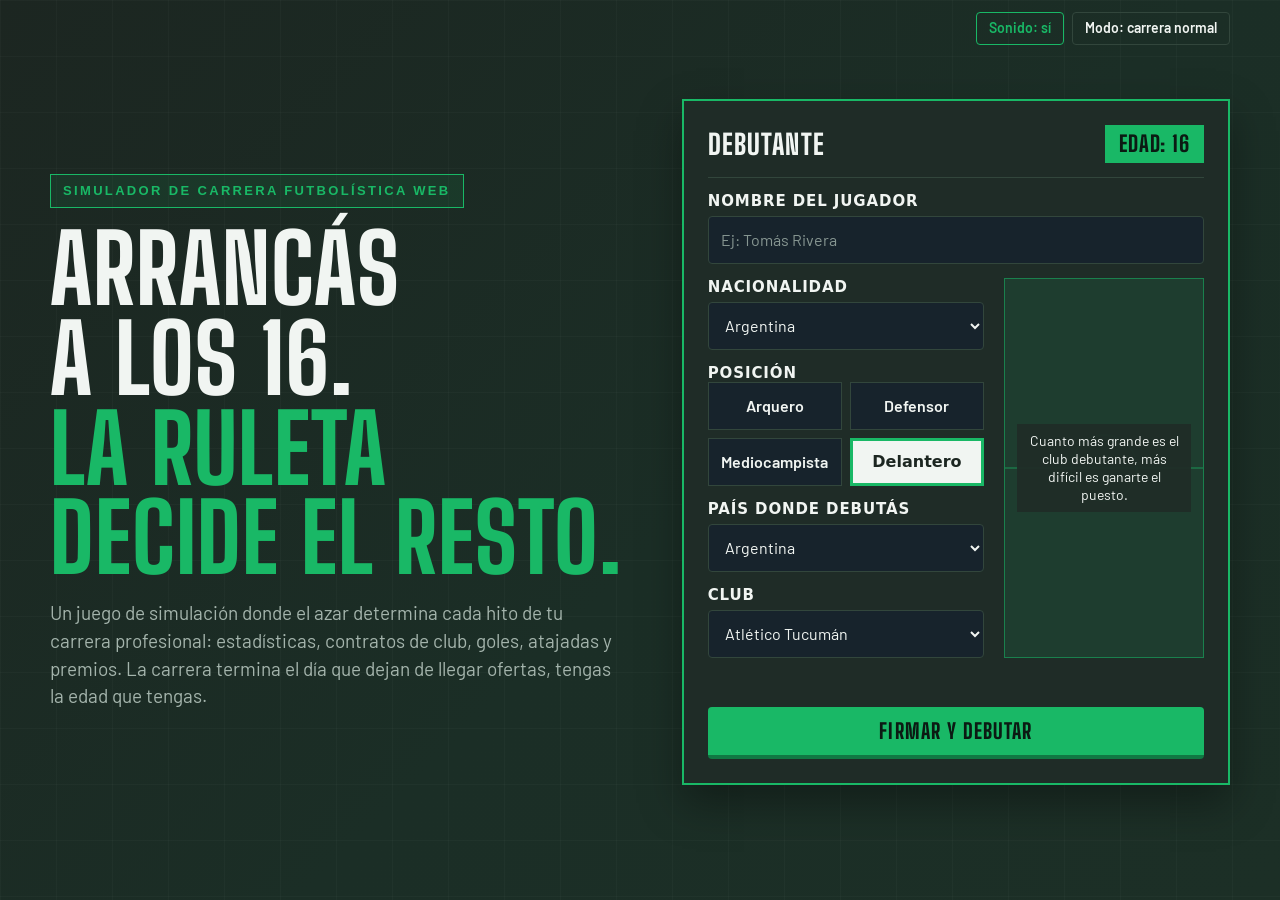
==== commit cb6d16f8: "Add files via upload" ====
--- a/index.html
+++ b/index.html
@@ -5,7 +5,7 @@
 <meta name="viewport" content="width=device-width, initial-scale=1, viewport-fit=cover">
 <title>Carrera a la Ruleta</title>
 <link rel="stylesheet" href="https://fonts.googleapis.com/css2?family=Barlow+Condensed:wght@600;700&family=Barlow:wght@400;600&family=Big+Shoulders+Display:wght@800&family=Playfair+Display:wght@700;900&family=Source+Serif+4:wght@400;600&display=swap">
-<link rel="stylesheet" href="styles.css?v=6">
+<link rel="stylesheet" href="styles.css?v=7">
 </head>
 <body>
 <div class="wrap">
@@ -13,7 +13,7 @@
     <h1 class="brand">Carrera a la Ruleta</h1>
     <div class="tools">
       <button class="chip" id="t-sound" type="button" aria-pressed="true">Sonido: sí</button>
-      <button class="chip" id="t-fast" type="button" aria-pressed="false">Giro: normal</button>
+      <button class="chip" id="t-fast" type="button" aria-pressed="false">Modo: carrera normal</button>
       <button class="chip" id="t-new" type="button" hidden>Nueva carrera</button>
     </div>
   </header>
@@ -55,8 +55,10 @@
           <label class="opt"><input type="radio" name="pos" value="DEL" checked><span>Delantero</span></label>
         </div>
       </fieldset>
-      <label for="in-country">País donde debutás<select id="in-country"></select></label>
-      <label for="in-club">Club<select id="in-club"></select></label>
+      <div class="pair">
+        <label for="in-country">País donde debutás<select id="in-country"></select></label>
+        <label for="in-club">Club<select id="in-club"></select></label>
+      </div>
       <div class="tip"><span>Cuanto más grande es el club debutante, más difícil es ganarte el puesto.</span></div>
       <p class="err" id="err" role="alert"></p>
       <button class="btn" type="submit">Firmar y debutar</button>
@@ -110,6 +112,6 @@
     <textarea id="e-text" readonly rows="8" hidden aria-label="Resumen de la carrera"></textarea>
   </section>
 </div>
-<script src="game.js?v=6"></script>
+<script src="game.js?v=7"></script>
 </body>
 </html>
--- a/styles.css
+++ b/styles.css
@@ -1,4 +1,4 @@
-/* =====================================================================
+/* =====================================================/* =====================================================================
    CARRERA A LA RULETA · HOJA DE ESTILOS
    =====================================================================
 
@@ -154,6 +154,12 @@
 /* Evita que los elementos con atributo hidden aparezcan igual. */
 [hidden] {
   display: none !important;
+}
+
+/* Scroll suave en toda la página: cuando sube o baja sola (por ejemplo al
+   cambiar de pantalla) se desliza en vez de saltar. */
+html {
+  scroll-behavior: smooth;
 }
 
 /* El ancho de un elemento incluye su borde y su relleno. */
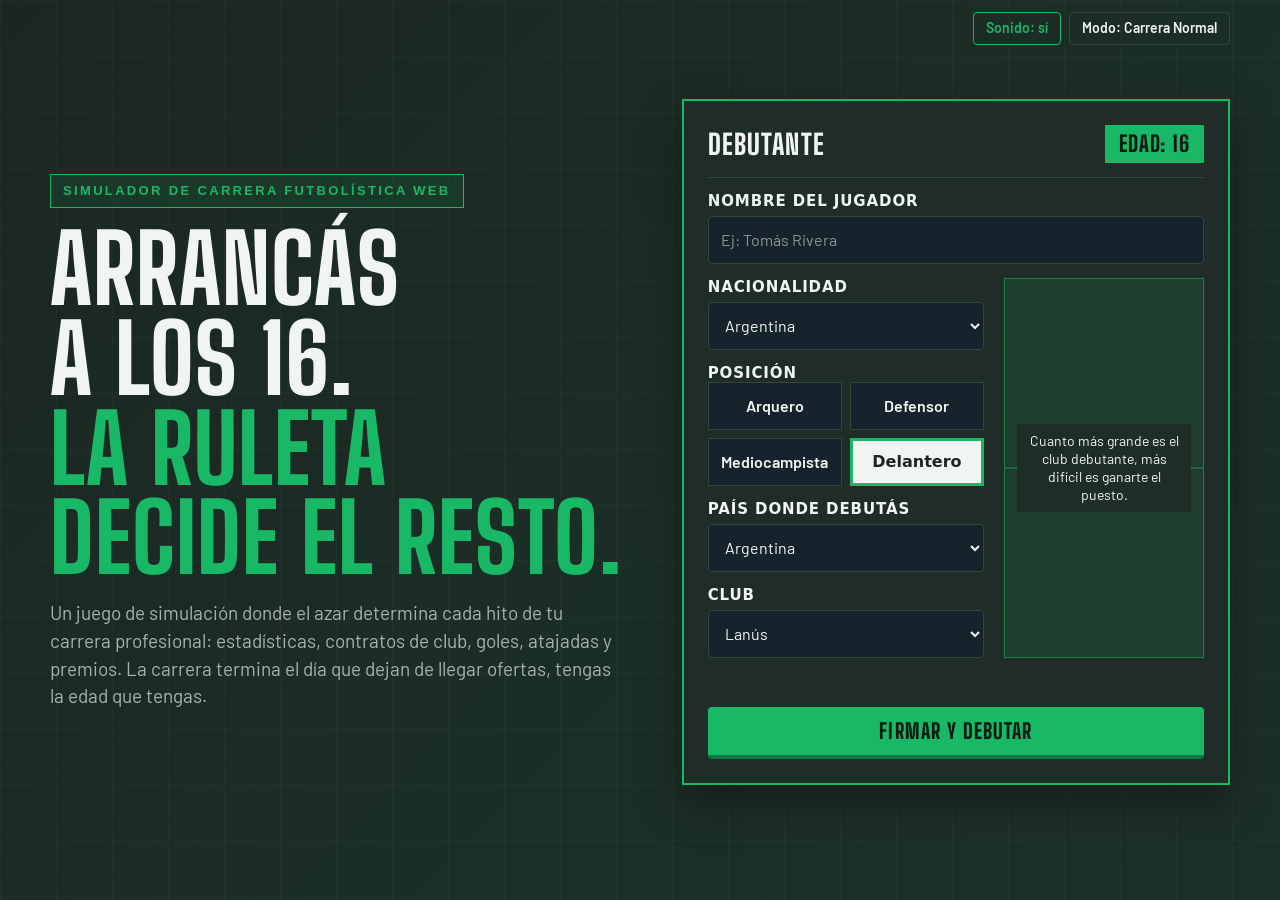
==== commit cbbc192b: "best UI/UX, and an ICON" ====
--- a/index.html
+++ b/index.html
@@ -3,17 +3,18 @@
 <head>
 <meta charset="utf-8">
 <meta name="viewport" content="width=device-width, initial-scale=1, viewport-fit=cover">
-<title>Carrera a la Ruleta</title>
+<title>Ruleta Futbolística</title>
 <link rel="stylesheet" href="https://fonts.googleapis.com/css2?family=Barlow+Condensed:wght@600;700&family=Barlow:wght@400;600&family=Big+Shoulders+Display:wght@800&family=Playfair+Display:wght@700;900&family=Source+Serif+4:wght@400;600&display=swap">
 <link rel="stylesheet" href="styles.css?v=7">
+<link rel="icon" href="./media/icon.png">
 </head>
 <body>
 <div class="wrap">
   <header class="top">
-    <h1 class="brand">Carrera a la Ruleta</h1>
+    <h1 class="brand">Ruleta Futbolística</h1>
     <div class="tools">
       <button class="chip" id="t-sound" type="button" aria-pressed="true">Sonido: sí</button>
-      <button class="chip" id="t-fast" type="button" aria-pressed="false">Modo: carrera normal</button>
+      <button class="chip" id="t-fast" type="button" aria-pressed="false">Modo: Carrera Normal</button>
       <button class="chip" id="t-new" type="button" hidden>Nueva carrera</button>
     </div>
   </header>
--- a/styles.css
+++ b/styles.css
@@ -1,4 +1,4 @@
-/* =====================================================/* =====================================================================
+/* =====================================================================
    CARRERA A LA RULETA · HOJA DE ESTILOS
    =====================================================================
 
@@ -981,6 +981,27 @@
   width: 100%;
 }
 
+/* Cada tarjeta: el texto arriba y el botón siempre pegado al fondo, así los
+   botones quedan alineados aunque las descripciones midan distinto. */
+.offer {
+  grid-template-rows: 1fr auto;
+}
+
+/* Con 6 opciones o más (los entrenamientos) van de a dos por renglón.
+   Con 5 o menos (eventos, contratos) quedan una debajo de otra. */
+#offers:has(> .offer:nth-child(6)) {
+  grid-template-columns: repeat(2, minmax(0, 1fr));
+}
+
+/* Tarjetas de dos columnas: un poco más compactas para que entren bien. */
+#offers:has(> .offer:nth-child(6)) .offer {
+  padding: 12px;
+}
+
+#offers:has(> .offer:nth-child(6)) .offer h4 {
+  font-size: 22px;
+}
+
 /* Cada tarjeta. */
 .offer {
   display: grid;
